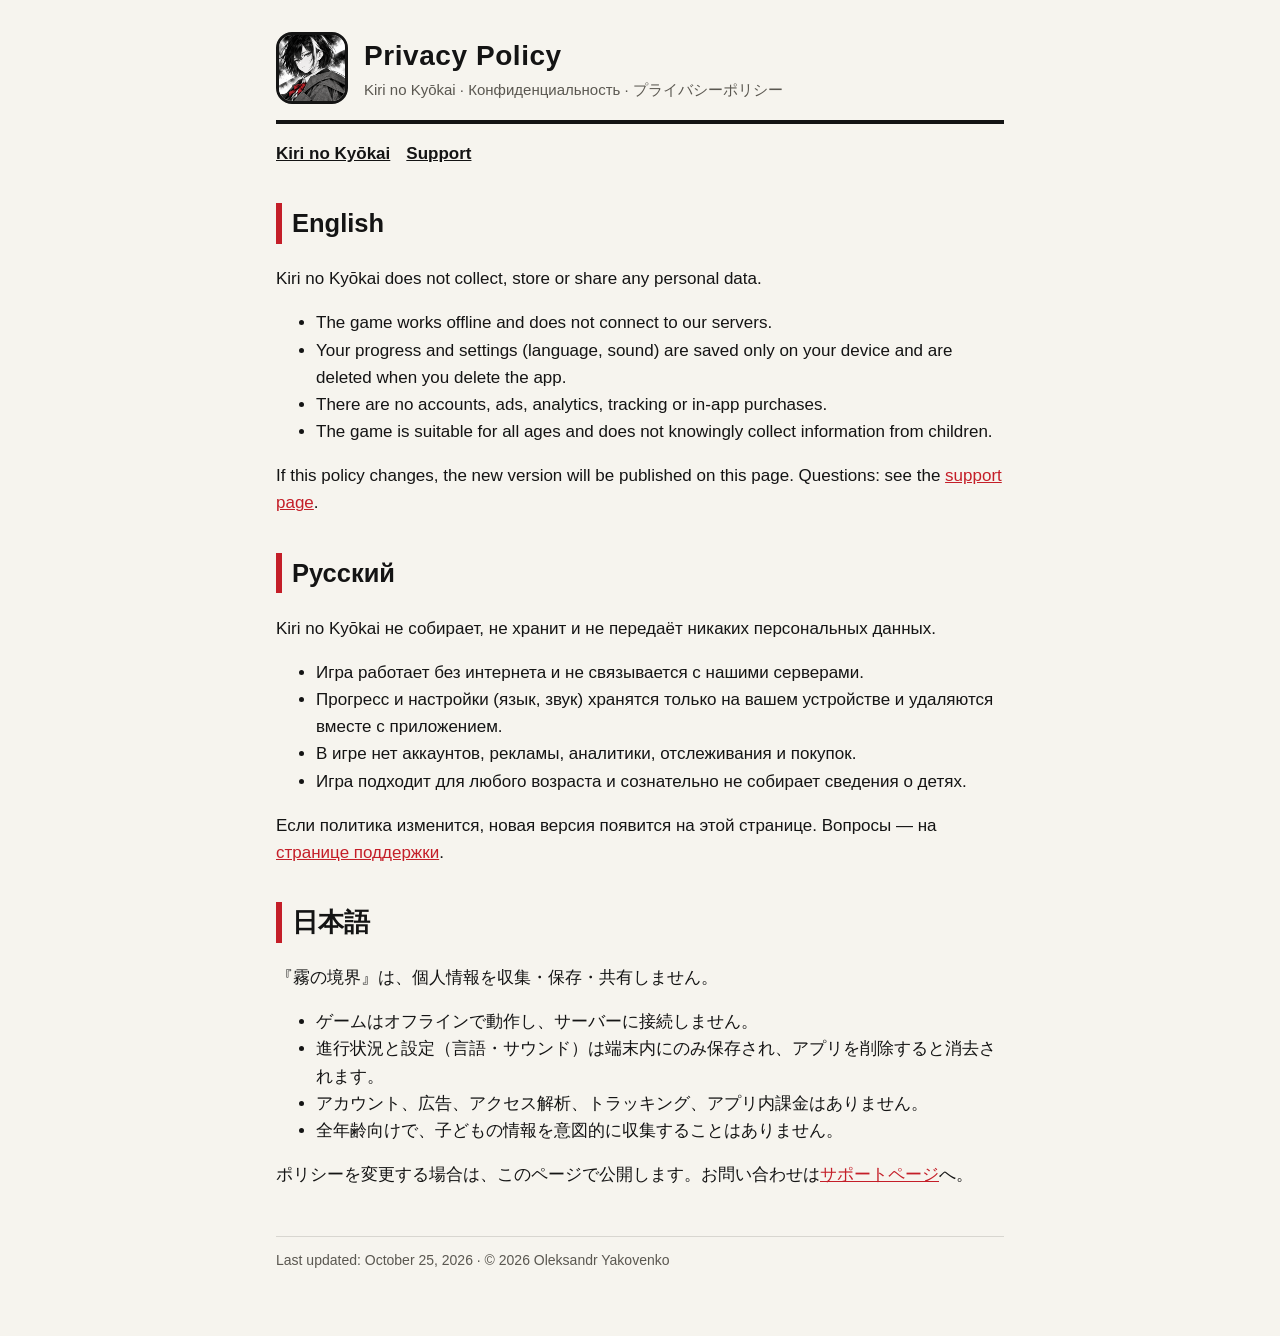
==== privacy.html @ 23c35440 "Public support/privacy site (GitHub Pages) Co-Authored-By: Claude Opus 5.5 <noreply@anthropic.com>" ====
<!doctype html>
<html lang="en">
<head>
<meta charset="utf-8">
<meta name="viewport" content="width=device-width, initial-scale=1">
<title>Privacy Policy — Kiri no Kyōkai</title>
<link rel="stylesheet" href="style.css">
</head>
<body>
<main>
  <header>
    <img src="icon.png" alt="Kiri no Kyōkai icon">
    <div><h1>Privacy Policy</h1><div class="lang">Kiri no Kyōkai · Конфиденциальность · プライバシーポリシー</div></div>
  </header>
  <nav><a href="index.html">Kiri no Kyōkai</a><a href="support.html">Support</a></nav>

  <section lang="en">
    <h2>English</h2>
    <p>Kiri no Kyōkai does not collect, store or share any personal data.</p>
    <ul>
      <li>The game works offline and does not connect to our servers.</li>
      <li>Your progress and settings (language, sound) are saved only on your device and are deleted when you delete the app.</li>
      <li>There are no accounts, ads, analytics, tracking or in-app purchases.</li>
      <li>The game is suitable for all ages and does not knowingly collect information from children.</li>
    </ul>
    <p>If this policy changes, the new version will be published on this page. Questions: see the <a href="support.html">support page</a>.</p>
  </section>

  <section lang="ru">
    <h2>Русский</h2>
    <p>Kiri no Kyōkai не собирает, не хранит и не передаёт никаких персональных данных.</p>
    <ul>
      <li>Игра работает без интернета и не связывается с нашими серверами.</li>
      <li>Прогресс и настройки (язык, звук) хранятся только на вашем устройстве и удаляются вместе с приложением.</li>
      <li>В игре нет аккаунтов, рекламы, аналитики, отслеживания и покупок.</li>
      <li>Игра подходит для любого возраста и сознательно не собирает сведения о детях.</li>
    </ul>
    <p>Если политика изменится, новая версия появится на этой странице. Вопросы — на <a href="support.html">странице поддержки</a>.</p>
  </section>

  <section lang="ja">
    <h2>日本語</h2>
    <p>『霧の境界』は、個人情報を収集・保存・共有しません。</p>
    <ul>
      <li>ゲームはオフラインで動作し、サーバーに接続しません。</li>
      <li>進行状況と設定（言語・サウンド）は端末内にのみ保存され、アプリを削除すると消去されます。</li>
      <li>アカウント、広告、アクセス解析、トラッキング、アプリ内課金はありません。</li>
      <li>全年齢向けで、子どもの情報を意図的に収集することはありません。</li>
    </ul>
    <p>ポリシーを変更する場合は、このページで公開します。お問い合わせは<a href="support.html">サポートページ</a>へ。</p>
  </section>

  <footer>Last updated: October 25, 2026 · © 2026 Oleksandr Yakovenko</footer>
</main>
</body>
</html>
---- style.css ----
:root { --paper: #f6f4ee; --ink: #141414; --soft: #5a5750; --accent: #c41e28; }
* { box-sizing: border-box; }
body { margin: 0; background: var(--paper); color: var(--ink); font: 17px/1.6 -apple-system, "Segoe UI", "Noto Sans JP", "Hiragino Sans", sans-serif; }
main { max-width: 760px; margin: 0 auto; padding: 32px 16px 64px; }
header { display: flex; gap: 16px; align-items: center; border-bottom: 4px solid var(--ink); padding-bottom: 16px; }
header img { width: 72px; height: 72px; border-radius: 16px; border: 3px solid var(--ink); }
h1 { margin: 0; font-size: 28px; letter-spacing: 0.02em; }
h2 { margin-top: 36px; border-left: 6px solid var(--accent); padding-left: 10px; }
nav { margin: 16px 0 8px; display: flex; gap: 16px; flex-wrap: wrap; }
nav a, .lang a { color: var(--ink); font-weight: 700; }
.lang { color: var(--soft); font-size: 15px; }
section { margin-top: 28px; }
p, li { color: var(--ink); }
small, .note { color: var(--soft); }
a { color: var(--accent); }
footer { margin-top: 48px; color: var(--soft); font-size: 14px; border-top: 1px solid #d8d6d0; padding-top: 12px; }
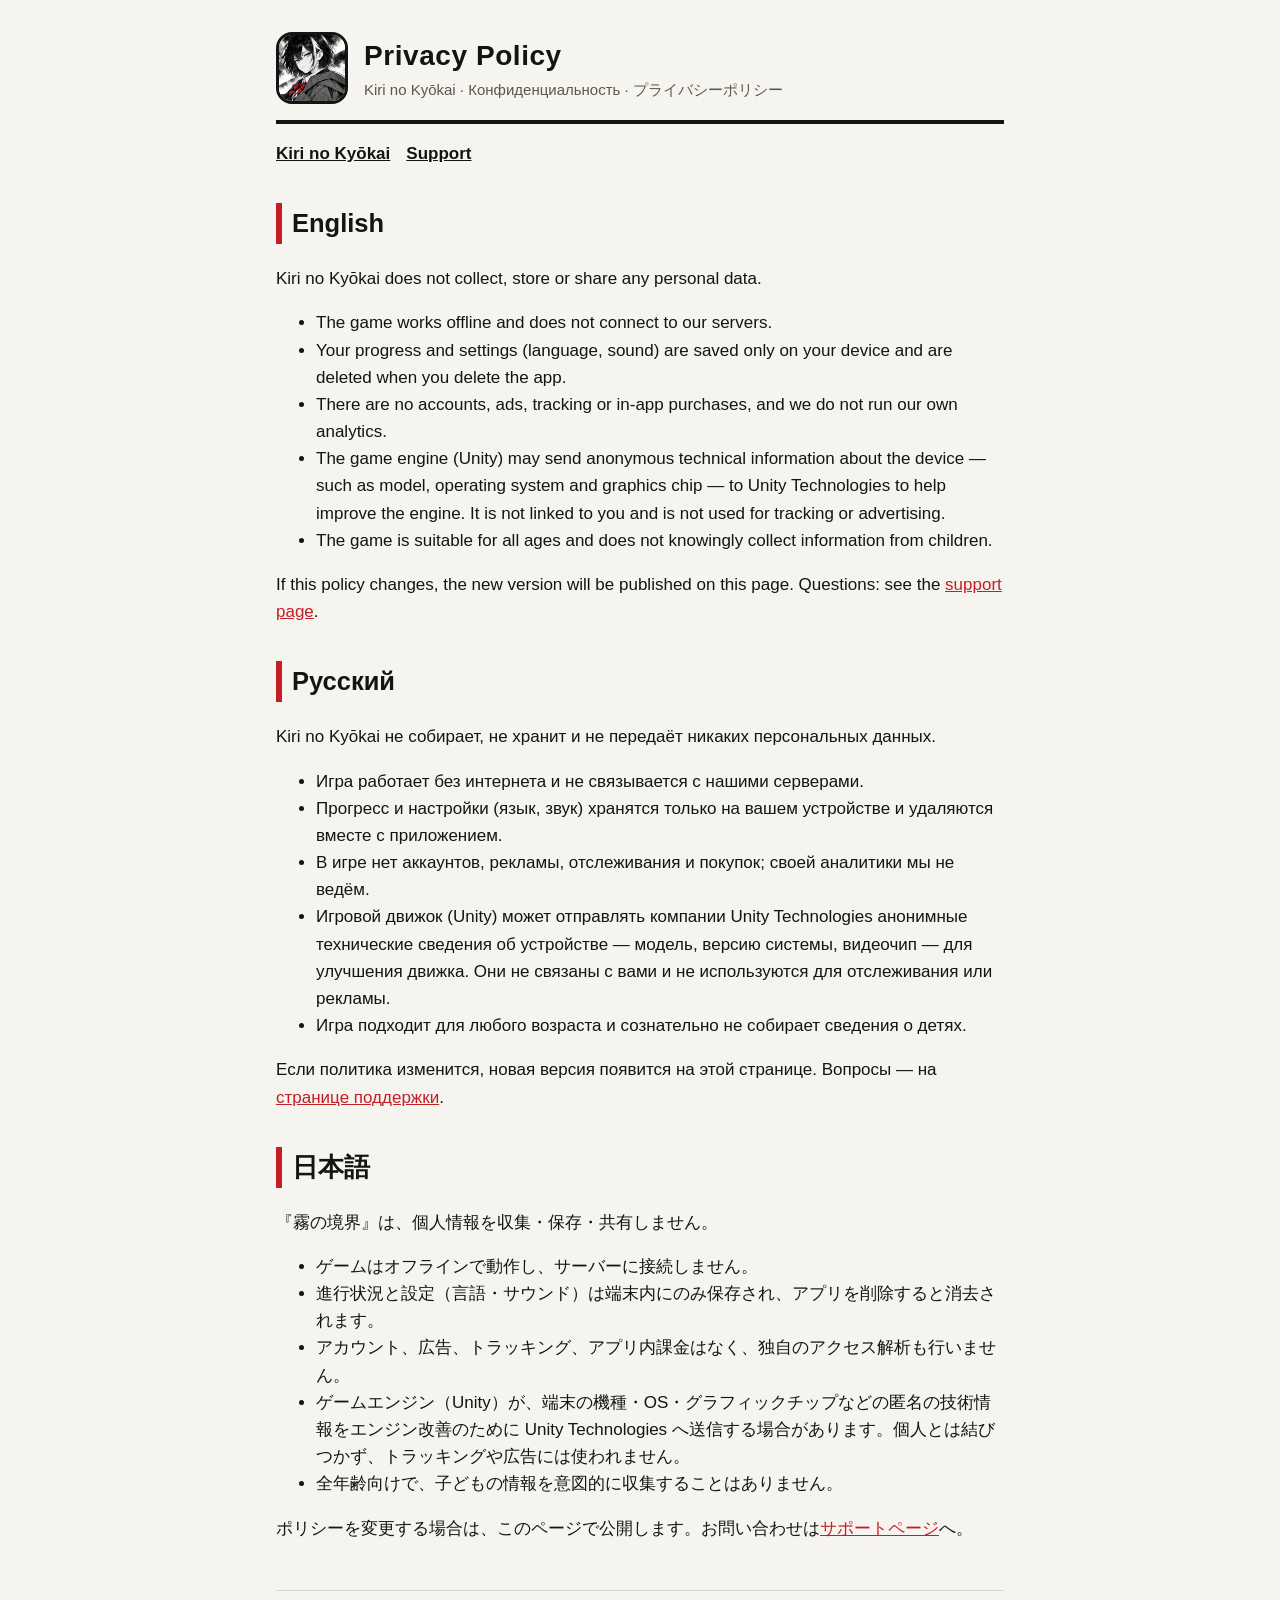
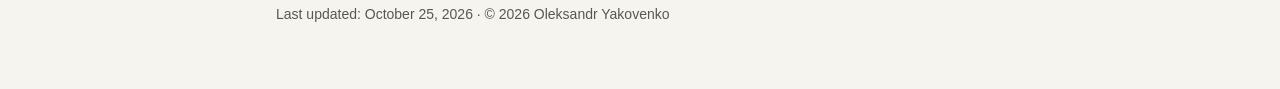
==== commit 44de5492: "Privacy policy: mention Unity engine hardware statistics Co-Authored-By: Claude Opus 5.5 <noreply@an" ====
--- a/privacy.html
+++ b/privacy.html
@@ -1,56 +1,59 @@
-<!doctype html>
-<html lang="en">
-<head>
-<meta charset="utf-8">
-<meta name="viewport" content="width=device-width, initial-scale=1">
-<title>Privacy Policy — Kiri no Kyōkai</title>
-<link rel="stylesheet" href="style.css">
-</head>
-<body>
-<main>
-  <header>
-    <img src="icon.png" alt="Kiri no Kyōkai icon">
-    <div><h1>Privacy Policy</h1><div class="lang">Kiri no Kyōkai · Конфиденциальность · プライバシーポリシー</div></div>
-  </header>
-  <nav><a href="index.html">Kiri no Kyōkai</a><a href="support.html">Support</a></nav>
-
-  <section lang="en">
-    <h2>English</h2>
-    <p>Kiri no Kyōkai does not collect, store or share any personal data.</p>
-    <ul>
-      <li>The game works offline and does not connect to our servers.</li>
-      <li>Your progress and settings (language, sound) are saved only on your device and are deleted when you delete the app.</li>
-      <li>There are no accounts, ads, analytics, tracking or in-app purchases.</li>
-      <li>The game is suitable for all ages and does not knowingly collect information from children.</li>
-    </ul>
-    <p>If this policy changes, the new version will be published on this page. Questions: see the <a href="support.html">support page</a>.</p>
-  </section>
-
-  <section lang="ru">
-    <h2>Русский</h2>
-    <p>Kiri no Kyōkai не собирает, не хранит и не передаёт никаких персональных данных.</p>
-    <ul>
-      <li>Игра работает без интернета и не связывается с нашими серверами.</li>
-      <li>Прогресс и настройки (язык, звук) хранятся только на вашем устройстве и удаляются вместе с приложением.</li>
-      <li>В игре нет аккаунтов, рекламы, аналитики, отслеживания и покупок.</li>
-      <li>Игра подходит для любого возраста и сознательно не собирает сведения о детях.</li>
-    </ul>
-    <p>Если политика изменится, новая версия появится на этой странице. Вопросы — на <a href="support.html">странице поддержки</a>.</p>
-  </section>
-
-  <section lang="ja">
-    <h2>日本語</h2>
-    <p>『霧の境界』は、個人情報を収集・保存・共有しません。</p>
-    <ul>
-      <li>ゲームはオフラインで動作し、サーバーに接続しません。</li>
-      <li>進行状況と設定（言語・サウンド）は端末内にのみ保存され、アプリを削除すると消去されます。</li>
-      <li>アカウント、広告、アクセス解析、トラッキング、アプリ内課金はありません。</li>
-      <li>全年齢向けで、子どもの情報を意図的に収集することはありません。</li>
-    </ul>
-    <p>ポリシーを変更する場合は、このページで公開します。お問い合わせは<a href="support.html">サポートページ</a>へ。</p>
-  </section>
-
-  <footer>Last updated: October 25, 2026 · © 2026 Oleksandr Yakovenko</footer>
-</main>
-</body>
-</html>
+<!doctype html>
+<html lang="en">
+<head>
+<meta charset="utf-8">
+<meta name="viewport" content="width=device-width, initial-scale=1">
+<title>Privacy Policy — Kiri no Kyōkai</title>
+<link rel="stylesheet" href="style.css">
+</head>
+<body>
+<main>
+  <header>
+    <img src="icon.png" alt="Kiri no Kyōkai icon">
+    <div><h1>Privacy Policy</h1><div class="lang">Kiri no Kyōkai · Конфиденциальность · プライバシーポリシー</div></div>
+  </header>
+  <nav><a href="index.html">Kiri no Kyōkai</a><a href="support.html">Support</a></nav>
+
+  <section lang="en">
+    <h2>English</h2>
+    <p>Kiri no Kyōkai does not collect, store or share any personal data.</p>
+    <ul>
+      <li>The game works offline and does not connect to our servers.</li>
+      <li>Your progress and settings (language, sound) are saved only on your device and are deleted when you delete the app.</li>
+      <li>There are no accounts, ads, tracking or in-app purchases, and we do not run our own analytics.</li>
+      <li>The game engine (Unity) may send anonymous technical information about the device — such as model, operating system and graphics chip — to Unity Technologies to help improve the engine. It is not linked to you and is not used for tracking or advertising.</li>
+      <li>The game is suitable for all ages and does not knowingly collect information from children.</li>
+    </ul>
+    <p>If this policy changes, the new version will be published on this page. Questions: see the <a href="support.html">support page</a>.</p>
+  </section>
+
+  <section lang="ru">
+    <h2>Русский</h2>
+    <p>Kiri no Kyōkai не собирает, не хранит и не передаёт никаких персональных данных.</p>
+    <ul>
+      <li>Игра работает без интернета и не связывается с нашими серверами.</li>
+      <li>Прогресс и настройки (язык, звук) хранятся только на вашем устройстве и удаляются вместе с приложением.</li>
+      <li>В игре нет аккаунтов, рекламы, отслеживания и покупок; своей аналитики мы не ведём.</li>
+      <li>Игровой движок (Unity) может отправлять компании Unity Technologies анонимные технические сведения об устройстве — модель, версию системы, видеочип — для улучшения движка. Они не связаны с вами и не используются для отслеживания или рекламы.</li>
+      <li>Игра подходит для любого возраста и сознательно не собирает сведения о детях.</li>
+    </ul>
+    <p>Если политика изменится, новая версия появится на этой странице. Вопросы — на <a href="support.html">странице поддержки</a>.</p>
+  </section>
+
+  <section lang="ja">
+    <h2>日本語</h2>
+    <p>『霧の境界』は、個人情報を収集・保存・共有しません。</p>
+    <ul>
+      <li>ゲームはオフラインで動作し、サーバーに接続しません。</li>
+      <li>進行状況と設定（言語・サウンド）は端末内にのみ保存され、アプリを削除すると消去されます。</li>
+      <li>アカウント、広告、トラッキング、アプリ内課金はなく、独自のアクセス解析も行いません。</li>
+      <li>ゲームエンジン（Unity）が、端末の機種・OS・グラフィックチップなどの匿名の技術情報をエンジン改善のために Unity Technologies へ送信する場合があります。個人とは結びつかず、トラッキングや広告には使われません。</li>
+      <li>全年齢向けで、子どもの情報を意図的に収集することはありません。</li>
+    </ul>
+    <p>ポリシーを変更する場合は、このページで公開します。お問い合わせは<a href="support.html">サポートページ</a>へ。</p>
+  </section>
+
+  <footer>Last updated: October 25, 2026 · © 2026 Oleksandr Yakovenko</footer>
+</main>
+</body>
+</html>
